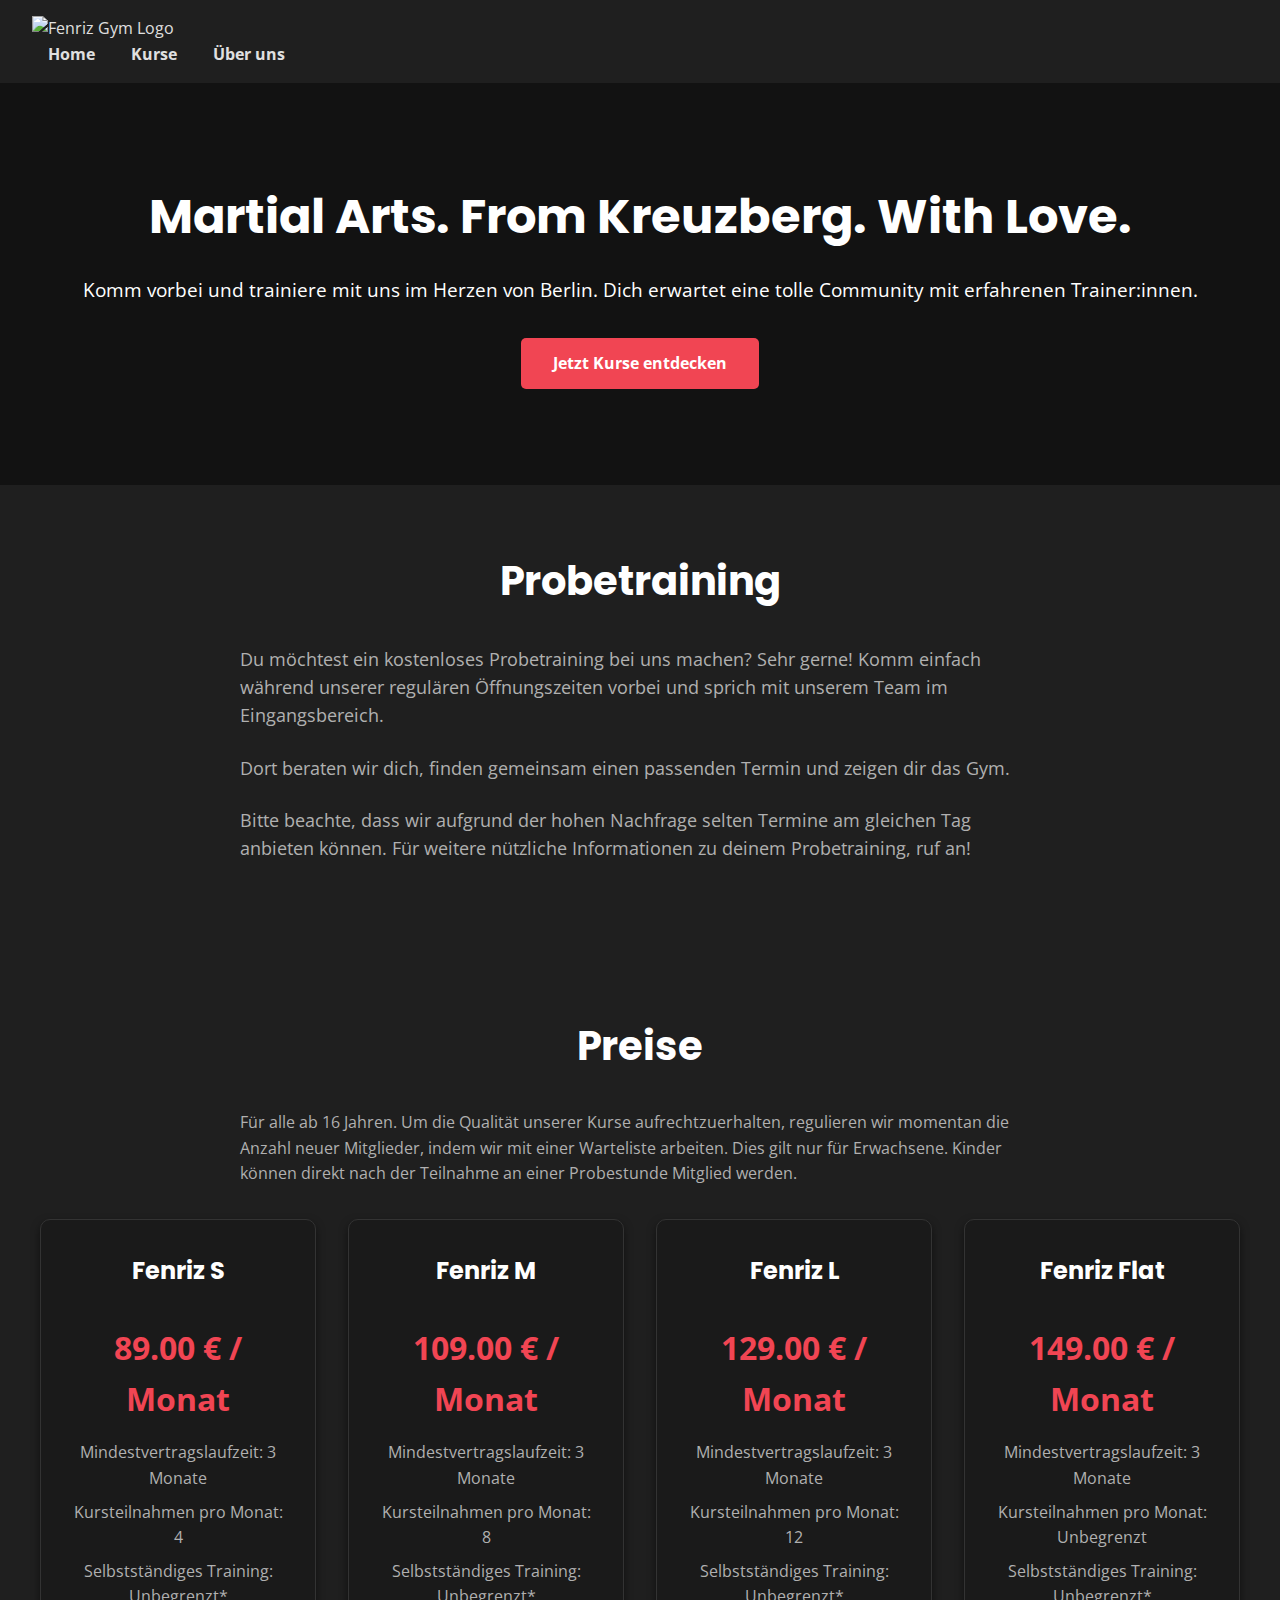
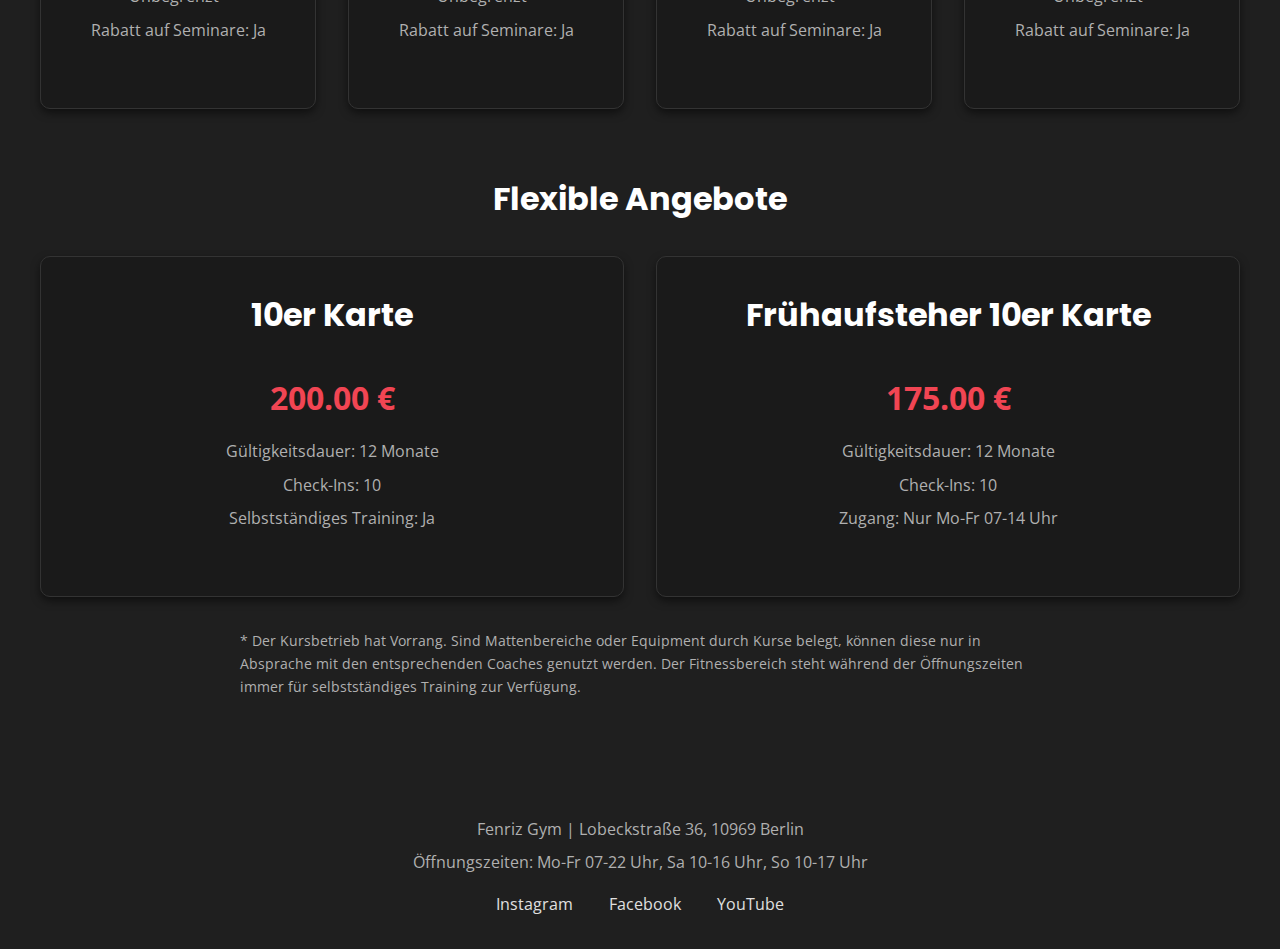
==== Coding-practice-main/html/html/index.html @ 1daa4474 "reorganize" ====
<!DOCTYPE html>
<html lang="de">
<head>
    <meta charset="UTF-8">
    <meta name="viewport" content="width=device-width, initial-scale=1.0">
    <title>Fenriz Gym | Home</title>
    <meta name="description" content="Fenriz Gym in Berlin offers MMA, Muay Thai, BJJ, and more. Join our community and train with experienced coaches.">
    <link href="https://fonts.googleapis.com/css2?family=Poppins:wght@600&family=Open+Sans:wght@400;600&display=swap" rel="stylesheet">
    <link rel="stylesheet" href="styles.css">
</head>
<body>
    <header>
        <div class="nav-container">
            <a href="index.html" class="logo">
                <img src="https://cdn.prod.website-files.com/655f1188cf5e283d9d642d99/65782e12af1d447a19a36eac_fenriz-logo.svg" alt="Fenriz Gym Logo">
            </a>
            <nav>
                <a href="index.html">Home</a>
                <a href="kurse.html">Kurse</a>
                <a href="ueber-uns.html">Über uns</a>
            </nav>
        </div>
    </header>

    <!-- Hero Section -->
    <section class="hero">
        <div class="hero-content">
            <h1>Martial Arts. From Kreuzberg. With Love.</h1>
            <p>Komm vorbei und trainiere mit uns im Herzen von Berlin. Dich erwartet eine tolle Community mit erfahrenen Trainer:innen.</p>
            <a href="kurse.html" class="button">Jetzt Kurse entdecken</a>
        </div>
    </section>

    <!-- Probetraining Section -->
    <section class="probetraining">
        <h2>Probetraining</h2>
        <div class="probetraining-content">
            <p>Du möchtest ein kostenloses Probetraining bei uns machen? Sehr gerne! Komm einfach während unserer regulären Öffnungszeiten vorbei und sprich mit unserem Team im Eingangsbereich.</p>
            <p>Dort beraten wir dich, finden gemeinsam einen passenden Termin und zeigen dir das Gym.</p>
            <p>Bitte beachte, dass wir aufgrund der hohen Nachfrage selten Termine am gleichen Tag anbieten können. Für weitere nützliche Informationen zu deinem Probetraining, ruf an!</p>
        </div>
    </section>

    <!-- Preise Section -->
    <section id="preise" class="pricing">
        <h2>Preise</h2>
        <div class="pricing-intro">
            <p>Für alle ab 16 Jahren. Um die Qualität unserer Kurse aufrechtzuerhalten, regulieren wir momentan die Anzahl neuer Mitglieder, indem wir mit einer Warteliste arbeiten. Dies gilt nur für Erwachsene. Kinder können direkt nach der Teilnahme an einer Probestunde Mitglied werden.</p>
        </div>
        <div class="pricing-table">
            <!-- Fenriz S -->
            <div class="pricing-card">
                <h3>Fenriz S</h3>
                <p class="price">89.00 € / Monat</p>
                <ul>
                    <li>Mindestvertragslaufzeit: 3 Monate</li>
                    <li>Kursteilnahmen pro Monat: 4</li>
                    <li>Selbstständiges Training: Unbegrenzt*</li>
                    <li>Rabatt auf Seminare: Ja</li>
                </ul>
            </div>

            <!-- Fenriz M -->
            <div class="pricing-card">
                <h3>Fenriz M</h3>
                <p class="price">109.00 € / Monat</p>
                <ul>
                    <li>Mindestvertragslaufzeit: 3 Monate</li>
                    <li>Kursteilnahmen pro Monat: 8</li>
                    <li>Selbstständiges Training: Unbegrenzt*</li>
                    <li>Rabatt auf Seminare: Ja</li>
                </ul>
            </div>

            <!-- Fenriz L -->
            <div class="pricing-card">
                <h3>Fenriz L</h3>
                <p class="price">129.00 € / Monat</p>
                <ul>
                    <li>Mindestvertragslaufzeit: 3 Monate</li>
                    <li>Kursteilnahmen pro Monat: 12</li>
                    <li>Selbstständiges Training: Unbegrenzt*</li>
                    <li>Rabatt auf Seminare: Ja</li>
                </ul>
            </div>

            <!-- Fenriz Flat -->
            <div class="pricing-card">
                <h3>Fenriz Flat</h3>
                <p class="price">149.00 € / Monat</p>
                <ul>
                    <li>Mindestvertragslaufzeit: 3 Monate</li>
                    <li>Kursteilnahmen pro Monat: Unbegrenzt</li>
                    <li>Selbstständiges Training: Unbegrenzt*</li>
                    <li>Rabatt auf Seminare: Ja</li>
                </ul>
            </div>
        </div>

        <!-- Flexible Angebote -->
        <div class="flexible-offers">
            <h3>Flexible Angebote</h3>
            <div class="pricing-table">
                <!-- 10er Karte -->
                <div class="pricing-card">
                    <h3>10er Karte</h3>
                    <p class="price">200.00 €</p>
                    <ul>
                        <li>Gültigkeitsdauer: 12 Monate</li>
                        <li>Check-Ins: 10</li>
                        <li>Selbstständiges Training: Ja</li>
                    </ul>
                </div>

                <!-- Frühaufsteher 10er Karte -->
                <div class="pricing-card">
                    <h3>Frühaufsteher 10er Karte</h3>
                    <p class="price">175.00 €</p>
                    <ul>
                        <li>Gültigkeitsdauer: 12 Monate</li>
                        <li>Check-Ins: 10</li>
                        <li>Zugang: Nur Mo-Fr 07-14 Uhr</li>
                    </ul>
                </div>
            </div>
        </div>

        <!-- Hinweis -->
        <div class="pricing-note">
            <p>* Der Kursbetrieb hat Vorrang. Sind Mattenbereiche oder Equipment durch Kurse belegt, können diese nur in Absprache mit den entsprechenden Coaches genutzt werden. Der Fitnessbereich steht während der Öffnungszeiten immer für selbstständiges Training zur Verfügung.</p>
        </div>
    </section>

    <!-- Footer -->
    <footer>
        <div class="footer-content">
            <p>Fenriz Gym | Lobeckstraße 36, 10969 Berlin</p>
            <p>Öffnungszeiten: Mo-Fr 07-22 Uhr, Sa 10-16 Uhr, So 10-17 Uhr</p>
            <div class="social-links">
                <a href="https://www.instagram.com/fenrizgym/" target="_blank">Instagram</a>
                <a href="https://www.facebook.com/fenrizgym/" target="_blank">Facebook</a>
                <a href="https://www.youtube.com/c/fenrizgym" target="_blank">YouTube</a>
            </div>
        </div>
    </footer>

    <!-- Link to the external JavaScript file -->
    <script src="script.js"></script>
</body>
</html>
---- Coding-practice-main/html/html/styles.css ----
/* General Styles */
:root {
    --primary-color: #f14553;
    --secondary-color: #19477e;
    --background-dark: #121212;
    --background-light: #1f1f1f;
    --card-background: #2d2d2d;
    --text-light: #e0e0e0;
    --text-dark: #b0b0b0;
}

body {
    font-family: 'Open Sans', sans-serif;
    margin: 0;
    padding: 0;
    line-height: 1.6;
    color: var(--text-light);
    background-color: var(--background-dark);
}

h1, h2, h3 {
    font-family: 'Poppins', sans-serif;
    margin: 0;
    padding: 0;
    color: #ffffff;
}

a {
    text-decoration: none;
    color: inherit;
}

img {
    max-width: 100%;
    height: auto;
}

/* Header */
header {
    background-color: var(--background-light);
    padding: 1rem 2rem;
    display: flex;
    justify-content: space-between;
    align-items: center;
}

header .logo img {
    height: 50px;
}

nav a {
    color: var(--text-light);
    margin: 0 1rem;
    font-weight: bold;
    transition: color 0.3s ease;
}

nav a:hover {
    color: var(--primary-color);
}

/* Hero Section */
.hero {
    background-image: url('https://cdn.prod.website-files.com/655f1188cf5e283d9d642d99/65ba5ebf6624166ae66b62fa_HERO-IMAGE-BACKGROUND.webp');
    background-size: cover;
    background-position: center;
    padding: 6rem 2rem;
    text-align: center;
    color: #ffffff;
}

.hero h1 {
    font-size: 3rem;
    margin-bottom: 1rem;
}

.hero p {
    font-size: 1.2rem;
    margin-bottom: 2rem;
}

/* Button Styles */
.button {
    display: inline-block;
    background-color: var(--primary-color);
    color: #ffffff;
    padding: 0.8rem 2rem;
    border-radius: 5px;
    font-weight: bold;
    transition: background-color 0.3s ease;
}

.button:hover {
    background-color: var(--secondary-color);
}

/* Card Styles */
.card {
    background-color: var(--card-background);
    border-radius: 10px;
    box-shadow: 0 4px 8px rgba(0, 0, 0, 0.3);
    overflow: hidden;
    transition: transform 0.3s ease;
}

.card:hover {
    transform: translateY(-10px);
}
/* Probetraining Section */
.probetraining {
    padding: 4rem 2rem;
    text-align: center;
    background-color: var(--background-light);
}

.probetraining h2 {
    font-size: 2.5rem;
    margin-bottom: 2rem;
    color: #ffffff;
}

.probetraining-content {
    max-width: 800px;
    margin: 0 auto;
    text-align: left;
    color: var(--text-dark);
}

.probetraining-content p {
    font-size: 1.1rem;
    margin-bottom: 1.5rem;
}

.probetraining-content a {
    color: var(--primary-color);
    text-decoration: none;
    transition: color 0.3s ease;
}

.probetraining-content a:hover {
    color: var(--secondary-color);
}
/* Courses Section */
.courses {
    padding: 4rem 2rem;
    text-align: center;
    background-color: var(--background-light);
}

.courses h2 {
    font-size: 2.5rem;
    margin-bottom: 2rem;
}

.courses-intro {
    max-width: 800px;
    margin: 0 auto 2rem auto;
    text-align: left;
    color: var(--text-dark);
}

.courses-intro p {
    font-size: 1.1rem;
    margin-bottom: 1.5rem;
}

.course-grid {
    display: grid;
    grid-template-columns: repeat(auto-fit, minmax(250px, 1fr));
    gap: 2rem;
}

.course-card {
    background-color: var(--card-background);
    border-radius: 10px;
    box-shadow: 0 4px 8px rgba(0, 0, 0, 0.3);
    overflow: hidden;
    transition: transform 0.3s ease;
    padding: 1rem;
    margin-bottom: 1rem;
}

.course-card:hover {
    transform: translateY(-10px);
}

.course-card img {
    width: 100%;
    height: 200px;
    object-fit: cover;
    border-radius: 10px;
}

.course-card h3 {
    font-size: 1.5rem;
    margin: 1rem 0;
    color: #ffffff;
}

.course-card p {
    font-size: 1rem;
    color: var(--text-dark);
    margin-bottom: 1rem;
}

.toggle-button {
    background-color: var(--primary-color);
    color: #ffffff;
    padding: 0.5rem 1.5rem;
    border: none;
    border-radius: 5px;
    font-weight: bold;
    cursor: pointer;
    transition: background-color 0.3s ease;
}

.toggle-button:hover {
    background-color: var(--secondary-color);
}

.course-details {
    max-height: 0;
    overflow: hidden;
    transition: max-height 0.5s ease, font-size 0.5s ease, padding 0.5s ease;
    font-size: 0; 
    padding: 0 1rem; /* Add padding when expanded */
    color: var(--text-dark);
}

.course-details.active {
    max-height: 500px; /* Adjust based on content */
    font-size: 1rem; /* Show text when expanded */
    padding: 1rem; /* Add padding when expanded */
}


/* About Section */
.about {
    padding: 4rem 2rem;
    text-align: center;
    background-color: var(--background-light);
}

.about h2 {
    font-size: 2.5rem;
    margin-bottom: 2rem;
}

.about-content {
    max-width: 800px;
    margin: 0 auto;
}

.about-content p {
    font-size: 1.1rem;
    margin-bottom: 2rem;
    color: var(--text-dark);
}

/* Partners Section */
.partners {
    padding: 4rem 2rem;
    text-align: center;
    background-color: var(--card-background);
}

.partners h3 {
    font-size: 2rem;
    margin-bottom: 2rem;
}

.partner-logos {
    display: flex;
    justify-content: center;
    gap: 2rem;
    flex-wrap: wrap;
}

.partner-logos img {
    height: 50px;
}

/* Footer */
footer {
    background-color: var(--background-light);
    color: var(--text-light);
    padding: 2rem;
    text-align: center;
}

footer .footer-content {
    max-width: 800px;
    margin: 0 auto;
}

footer p {
    margin: 0.5rem 0;
    color: var(--text-dark);
}

footer .social-links {
    margin-top: 1rem;
}

footer .social-links a {
    color: var(--text-light);
    margin: 0 1rem;
    transition: color 0.3s ease;
}

footer .social-links a:hover {
    color: var(--primary-color);
}

/* Responsive Design */
@media (max-width: 768px) {
    header {
        flex-direction: column;
        text-align: center;
    }

    nav {
        margin-top: 1rem;
    }

    .hero h1 {
        font-size: 2rem;
    }

    .hero p {
        font-size: 1rem;
    }

    .course-grid {
        grid-template-columns: 1fr;
    }

    .about-content p {
        font-size: 1rem;
    }
}

/* Events Section */
.events {
    padding: 4rem 2rem;
    text-align: center;
    background-color: var(--background-light);
}

.events h2 {
    font-size: 2.5rem;
    margin-bottom: 2rem;
}

.event-grid {
    display: grid;
    grid-template-columns: repeat(auto-fit, minmax(250px, 1fr));
    gap: 2rem;
}

.event-card img {
    width: 100%;
    height: 200px;
    object-fit: cover;
}

.event-card h3 {
    font-size: 1.5rem;
    margin: 1rem 0;
}

.event-card p {
    padding: 0 1rem;
    color: var(--text-dark);
}

/* Preise Section */
.pricing {
    padding: 4rem 2rem;
    text-align: center;
    background-color: var(--background-light);
}

.pricing h2 {
    font-size: 2.5rem;
    margin-bottom: 2rem;
    color: #ffffff;
}

.pricing-intro {
    max-width: 800px;
    margin: 0 auto 2rem auto;
    text-align: left;
    color: var(--text-dark);
}

.pricing-table {
    display: grid;
    grid-template-columns: repeat(auto-fit, minmax(250px, 1fr));
    gap: 2rem;
    max-width: 1200px;
    margin: 0 auto;
}

.pricing-card {
    background-color: #1a1a1a; /* Darker background */
    border-radius: 10px;
    padding: 2rem;
    box-shadow: 0 4px 8px rgba(0, 0, 0, 0.5); /* Stronger shadow */
    transition: transform 0.3s ease;
    border: 1px solid #333; /* Subtle border */
}

.pricing-card:hover {
    transform: translateY(-10px);
    box-shadow: 0 6px 12px rgba(0, 0, 0, 0.6); /* Enhanced shadow on hover */
}

.pricing-card h3 {
    font-size: 1.5rem;
    margin-bottom: 1rem;
    color: #ffffff;
}

.pricing-card .price {
    font-size: 2rem;
    font-weight: bold;
    color: var(--primary-color);
    margin-bottom: 1rem;
}

.pricing-card ul {
    list-style: none;
    padding: 0;
    margin-bottom: 2rem;
}

.pricing-card ul li {
    margin-bottom: 0.5rem;
    color: var(--text-dark);
}

.pricing-card .button {
    background-color: var(--primary-color);
    color: #ffffff;
    padding: 0.8rem 2rem;
    border-radius: 5px;
    font-weight: bold;
    transition: background-color 0.3s ease;
}

.pricing-card .button:hover {
    background-color: var(--secondary-color);
}

.flexible-offers {
    margin-top: 4rem;
}

.flexible-offers h3 {
    font-size: 2rem;
    margin-bottom: 2rem;
    color: #ffffff;
}

.pricing-note {
    max-width: 800px;
    margin: 2rem auto 0 auto;
    text-align: left;
    color: var(--text-dark);
    font-size: 0.9rem;
}

/* Das Gym Section */
.gym-facilities {
    padding: 4rem 2rem;
    text-align: center;
    background-color: var(--background-light);
}

.gym-facilities h2 {
    font-size: 2.5rem;
    margin-bottom: 2rem;
    color: #ffffff;
}

.gym-content {
    max-width: 800px;
    margin: 0 auto;
    text-align: left;
}

.gym-content p {
    font-size: 1.1rem;
    margin-bottom: 1.5rem;
    color: var(--text-dark);
}
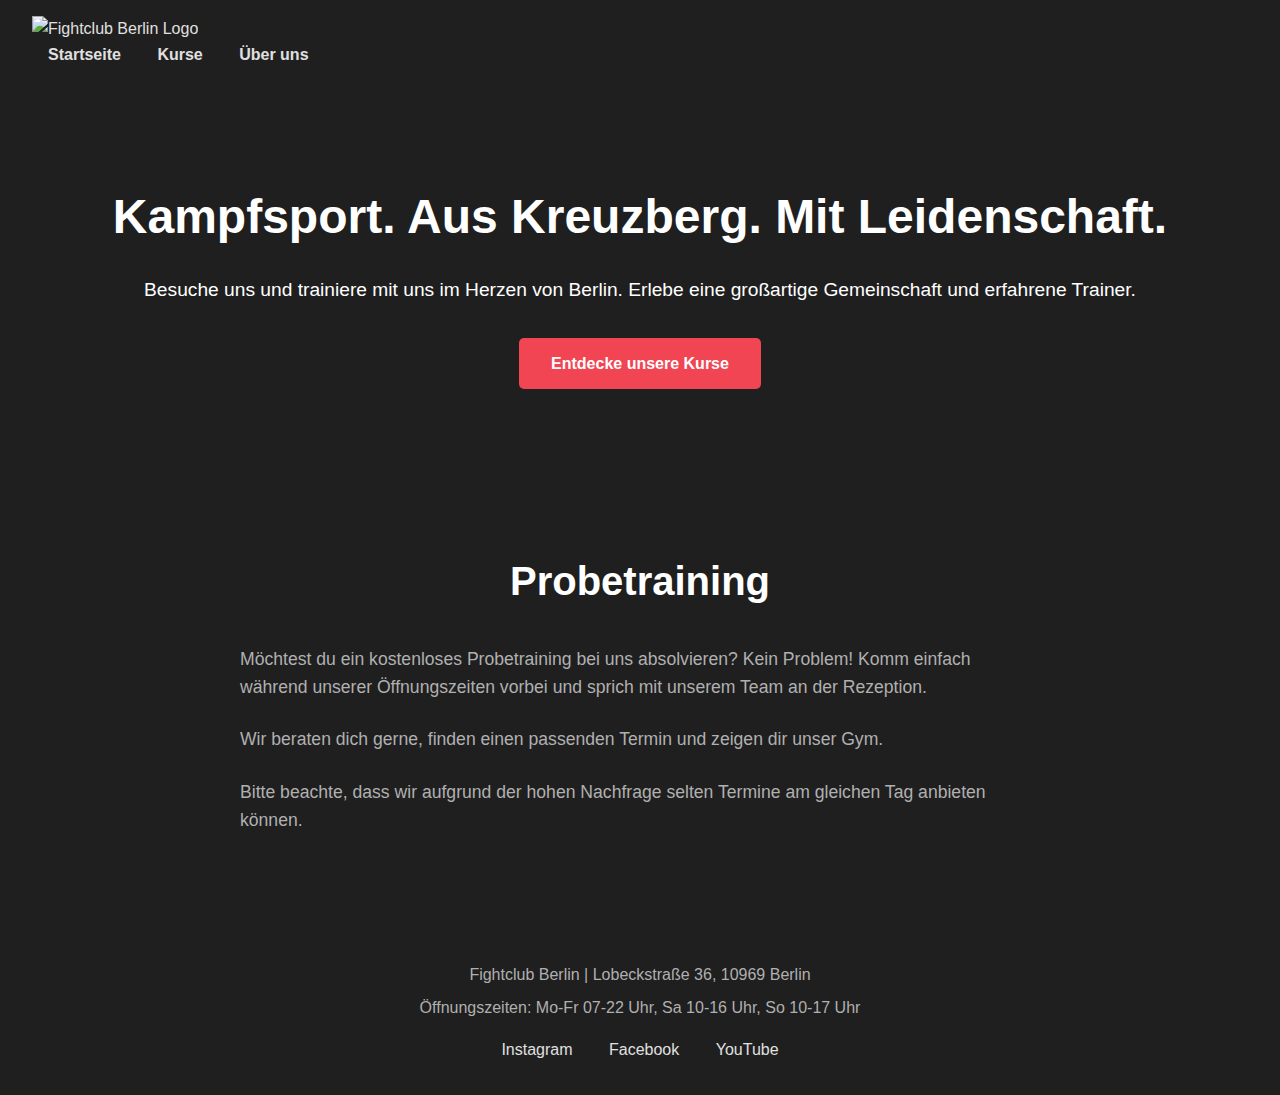
==== commit 3ee691ec: "last changes" ====
--- a/Coding-practice-main/html/html/index.html
+++ b/Coding-practice-main/html/html/index.html
@@ -2,32 +2,31 @@
 <html lang="de">
 <head>
     <meta charset="UTF-8">
-    <meta name="viewport" content="width=device-width, initial-scale=1.0">
-    <title>Fenriz Gym | Home</title>
-    <meta name="description" content="Fenriz Gym in Berlin offers MMA, Muay Thai, BJJ, and more. Join our community and train with experienced coaches.">
-    <link href="https://fonts.googleapis.com/css2?family=Poppins:wght@600&family=Open+Sans:wght@400;600&display=swap" rel="stylesheet">
+    <title>Fightclub Berlin | Startseite</title>
+    <meta name="description" content="Fightclub Berlin in Berlin bietet MMA, Muay Thai, BJJ und mehr. Trainiere mit den Besten in der Hauptstadt.">
     <link rel="stylesheet" href="styles.css">
 </head>
 <body>
+    <!-- Header -->
     <header>
         <div class="nav-container">
             <a href="index.html" class="logo">
-                <img src="https://cdn.prod.website-files.com/655f1188cf5e283d9d642d99/65782e12af1d447a19a36eac_fenriz-logo.svg" alt="Fenriz Gym Logo">
+                <img src="images/fruit fightclub berlin logo.png" alt="Fightclub Berlin Logo">
             </a>
             <nav>
-                <a href="index.html">Home</a>
+                <a href="index.html">Startseite</a>
                 <a href="kurse.html">Kurse</a>
                 <a href="ueber-uns.html">Über uns</a>
             </nav>
         </div>
     </header>
 
-    <!-- Hero Section -->
+    <!-- Home Section -->
     <section class="hero">
         <div class="hero-content">
-            <h1>Martial Arts. From Kreuzberg. With Love.</h1>
-            <p>Komm vorbei und trainiere mit uns im Herzen von Berlin. Dich erwartet eine tolle Community mit erfahrenen Trainer:innen.</p>
-            <a href="kurse.html" class="button">Jetzt Kurse entdecken</a>
+            <h1>Kampfsport. Aus Kreuzberg. Mit Leidenschaft.</h1>
+            <p>Besuche uns und trainiere mit uns im Herzen von Berlin. Erlebe eine großartige Gemeinschaft und erfahrene Trainer.</p>
+            <a href="kurse.html" class="button">Entdecke unsere Kurse</a>
         </div>
     </section>
 
@@ -35,116 +34,23 @@
     <section class="probetraining">
         <h2>Probetraining</h2>
         <div class="probetraining-content">
-            <p>Du möchtest ein kostenloses Probetraining bei uns machen? Sehr gerne! Komm einfach während unserer regulären Öffnungszeiten vorbei und sprich mit unserem Team im Eingangsbereich.</p>
-            <p>Dort beraten wir dich, finden gemeinsam einen passenden Termin und zeigen dir das Gym.</p>
-            <p>Bitte beachte, dass wir aufgrund der hohen Nachfrage selten Termine am gleichen Tag anbieten können. Für weitere nützliche Informationen zu deinem Probetraining, ruf an!</p>
-        </div>
-    </section>
-
-    <!-- Preise Section -->
-    <section id="preise" class="pricing">
-        <h2>Preise</h2>
-        <div class="pricing-intro">
-            <p>Für alle ab 16 Jahren. Um die Qualität unserer Kurse aufrechtzuerhalten, regulieren wir momentan die Anzahl neuer Mitglieder, indem wir mit einer Warteliste arbeiten. Dies gilt nur für Erwachsene. Kinder können direkt nach der Teilnahme an einer Probestunde Mitglied werden.</p>
-        </div>
-        <div class="pricing-table">
-            <!-- Fenriz S -->
-            <div class="pricing-card">
-                <h3>Fenriz S</h3>
-                <p class="price">89.00 € / Monat</p>
-                <ul>
-                    <li>Mindestvertragslaufzeit: 3 Monate</li>
-                    <li>Kursteilnahmen pro Monat: 4</li>
-                    <li>Selbstständiges Training: Unbegrenzt*</li>
-                    <li>Rabatt auf Seminare: Ja</li>
-                </ul>
-            </div>
-
-            <!-- Fenriz M -->
-            <div class="pricing-card">
-                <h3>Fenriz M</h3>
-                <p class="price">109.00 € / Monat</p>
-                <ul>
-                    <li>Mindestvertragslaufzeit: 3 Monate</li>
-                    <li>Kursteilnahmen pro Monat: 8</li>
-                    <li>Selbstständiges Training: Unbegrenzt*</li>
-                    <li>Rabatt auf Seminare: Ja</li>
-                </ul>
-            </div>
-
-            <!-- Fenriz L -->
-            <div class="pricing-card">
-                <h3>Fenriz L</h3>
-                <p class="price">129.00 € / Monat</p>
-                <ul>
-                    <li>Mindestvertragslaufzeit: 3 Monate</li>
-                    <li>Kursteilnahmen pro Monat: 12</li>
-                    <li>Selbstständiges Training: Unbegrenzt*</li>
-                    <li>Rabatt auf Seminare: Ja</li>
-                </ul>
-            </div>
-
-            <!-- Fenriz Flat -->
-            <div class="pricing-card">
-                <h3>Fenriz Flat</h3>
-                <p class="price">149.00 € / Monat</p>
-                <ul>
-                    <li>Mindestvertragslaufzeit: 3 Monate</li>
-                    <li>Kursteilnahmen pro Monat: Unbegrenzt</li>
-                    <li>Selbstständiges Training: Unbegrenzt*</li>
-                    <li>Rabatt auf Seminare: Ja</li>
-                </ul>
-            </div>
-        </div>
-
-        <!-- Flexible Angebote -->
-        <div class="flexible-offers">
-            <h3>Flexible Angebote</h3>
-            <div class="pricing-table">
-                <!-- 10er Karte -->
-                <div class="pricing-card">
-                    <h3>10er Karte</h3>
-                    <p class="price">200.00 €</p>
-                    <ul>
-                        <li>Gültigkeitsdauer: 12 Monate</li>
-                        <li>Check-Ins: 10</li>
-                        <li>Selbstständiges Training: Ja</li>
-                    </ul>
-                </div>
-
-                <!-- Frühaufsteher 10er Karte -->
-                <div class="pricing-card">
-                    <h3>Frühaufsteher 10er Karte</h3>
-                    <p class="price">175.00 €</p>
-                    <ul>
-                        <li>Gültigkeitsdauer: 12 Monate</li>
-                        <li>Check-Ins: 10</li>
-                        <li>Zugang: Nur Mo-Fr 07-14 Uhr</li>
-                    </ul>
-                </div>
-            </div>
-        </div>
-
-        <!-- Hinweis -->
-        <div class="pricing-note">
-            <p>* Der Kursbetrieb hat Vorrang. Sind Mattenbereiche oder Equipment durch Kurse belegt, können diese nur in Absprache mit den entsprechenden Coaches genutzt werden. Der Fitnessbereich steht während der Öffnungszeiten immer für selbstständiges Training zur Verfügung.</p>
+            <p>Möchtest du ein kostenloses Probetraining bei uns absolvieren? Kein Problem! Komm einfach während unserer Öffnungszeiten vorbei und sprich mit unserem Team an der Rezeption.</p>
+            <p>Wir beraten dich gerne, finden einen passenden Termin und zeigen dir unser Gym.</p>
+            <p>Bitte beachte, dass wir aufgrund der hohen Nachfrage selten Termine am gleichen Tag anbieten können.</p>
         </div>
     </section>
 
     <!-- Footer -->
     <footer>
         <div class="footer-content">
-            <p>Fenriz Gym | Lobeckstraße 36, 10969 Berlin</p>
+            <p>Fightclub Berlin | Lobeckstraße 36, 10969 Berlin</p>
             <p>Öffnungszeiten: Mo-Fr 07-22 Uhr, Sa 10-16 Uhr, So 10-17 Uhr</p>
             <div class="social-links">
-                <a href="https://www.instagram.com/fenrizgym/" target="_blank">Instagram</a>
-                <a href="https://www.facebook.com/fenrizgym/" target="_blank">Facebook</a>
-                <a href="https://www.youtube.com/c/fenrizgym" target="_blank">YouTube</a>
+                <a href="#" target="_blank">Instagram</a>
+                <a href="#" target="_blank">Facebook</a>
+                <a href="#" target="_blank">YouTube</a>
             </div>
         </div>
     </footer>
-
-    <!-- Link to the external JavaScript file -->
-    <script src="script.js"></script>
 </body>
 </html>--- a/Coding-practice-main/html/html/styles.css
+++ b/Coding-practice-main/html/html/styles.css
@@ -10,7 +10,7 @@
 }
 
 body {
-    font-family: 'Open Sans', sans-serif;
+    font-family: sans-serif;
     margin: 0;
     padding: 0;
     line-height: 1.6;
@@ -19,7 +19,7 @@
 }
 
 h1, h2, h3 {
-    font-family: 'Poppins', sans-serif;
+    font-family: sans-serif;
     margin: 0;
     padding: 0;
     color: #ffffff;
@@ -61,9 +61,7 @@
 
 /* Hero Section */
 .hero {
-    background-image: url('https://cdn.prod.website-files.com/655f1188cf5e283d9d642d99/65ba5ebf6624166ae66b62fa_HERO-IMAGE-BACKGROUND.webp');
-    background-size: cover;
-    background-position: center;
+    background-color: var(--background-light);
     padding: 6rem 2rem;
     text-align: center;
     color: #ffffff;
@@ -94,18 +92,6 @@
     background-color: var(--secondary-color);
 }
 
-/* Card Styles */
-.card {
-    background-color: var(--card-background);
-    border-radius: 10px;
-    box-shadow: 0 4px 8px rgba(0, 0, 0, 0.3);
-    overflow: hidden;
-    transition: transform 0.3s ease;
-}
-
-.card:hover {
-    transform: translateY(-10px);
-}
 /* Probetraining Section */
 .probetraining {
     padding: 4rem 2rem;
@@ -140,6 +126,7 @@
 .probetraining-content a:hover {
     color: var(--secondary-color);
 }
+
 /* Courses Section */
 .courses {
     padding: 4rem 2rem;
@@ -150,6 +137,7 @@
 .courses h2 {
     font-size: 2.5rem;
     margin-bottom: 2rem;
+    color: #ffffff;
 }
 
 .courses-intro {
@@ -203,36 +191,11 @@
     margin-bottom: 1rem;
 }
 
-.toggle-button {
-    background-color: var(--primary-color);
-    color: #ffffff;
-    padding: 0.5rem 1.5rem;
-    border: none;
-    border-radius: 5px;
-    font-weight: bold;
-    cursor: pointer;
-    transition: background-color 0.3s ease;
-}
-
-.toggle-button:hover {
-    background-color: var(--secondary-color);
-}
-
 .course-details {
-    max-height: 0;
-    overflow: hidden;
-    transition: max-height 0.5s ease, font-size 0.5s ease, padding 0.5s ease;
-    font-size: 0; 
-    padding: 0 1rem; /* Add padding when expanded */
-    color: var(--text-dark);
-}
-
-.course-details.active {
-    max-height: 500px; /* Adjust based on content */
-    font-size: 1rem; /* Show text when expanded */
-    padding: 1rem; /* Add padding when expanded */
-}
-
+    font-size: 1rem;
+    color: var(--text-dark);
+    padding: 1rem 0;
+}
 
 /* About Section */
 .about {
@@ -244,40 +207,19 @@
 .about h2 {
     font-size: 2.5rem;
     margin-bottom: 2rem;
+    color: #ffffff;
 }
 
 .about-content {
     max-width: 800px;
     margin: 0 auto;
+    text-align: left;
+    color: var(--text-dark);
 }
 
 .about-content p {
     font-size: 1.1rem;
     margin-bottom: 2rem;
-    color: var(--text-dark);
-}
-
-/* Partners Section */
-.partners {
-    padding: 4rem 2rem;
-    text-align: center;
-    background-color: var(--card-background);
-}
-
-.partners h3 {
-    font-size: 2rem;
-    margin-bottom: 2rem;
-}
-
-.partner-logos {
-    display: flex;
-    justify-content: center;
-    gap: 2rem;
-    flex-wrap: wrap;
-}
-
-.partner-logos img {
-    height: 50px;
 }
 
 /* Footer */
@@ -338,160 +280,4 @@
     .about-content p {
         font-size: 1rem;
     }
-}
-
-/* Events Section */
-.events {
-    padding: 4rem 2rem;
-    text-align: center;
-    background-color: var(--background-light);
-}
-
-.events h2 {
-    font-size: 2.5rem;
-    margin-bottom: 2rem;
-}
-
-.event-grid {
-    display: grid;
-    grid-template-columns: repeat(auto-fit, minmax(250px, 1fr));
-    gap: 2rem;
-}
-
-.event-card img {
-    width: 100%;
-    height: 200px;
-    object-fit: cover;
-}
-
-.event-card h3 {
-    font-size: 1.5rem;
-    margin: 1rem 0;
-}
-
-.event-card p {
-    padding: 0 1rem;
-    color: var(--text-dark);
-}
-
-/* Preise Section */
-.pricing {
-    padding: 4rem 2rem;
-    text-align: center;
-    background-color: var(--background-light);
-}
-
-.pricing h2 {
-    font-size: 2.5rem;
-    margin-bottom: 2rem;
-    color: #ffffff;
-}
-
-.pricing-intro {
-    max-width: 800px;
-    margin: 0 auto 2rem auto;
-    text-align: left;
-    color: var(--text-dark);
-}
-
-.pricing-table {
-    display: grid;
-    grid-template-columns: repeat(auto-fit, minmax(250px, 1fr));
-    gap: 2rem;
-    max-width: 1200px;
-    margin: 0 auto;
-}
-
-.pricing-card {
-    background-color: #1a1a1a; /* Darker background */
-    border-radius: 10px;
-    padding: 2rem;
-    box-shadow: 0 4px 8px rgba(0, 0, 0, 0.5); /* Stronger shadow */
-    transition: transform 0.3s ease;
-    border: 1px solid #333; /* Subtle border */
-}
-
-.pricing-card:hover {
-    transform: translateY(-10px);
-    box-shadow: 0 6px 12px rgba(0, 0, 0, 0.6); /* Enhanced shadow on hover */
-}
-
-.pricing-card h3 {
-    font-size: 1.5rem;
-    margin-bottom: 1rem;
-    color: #ffffff;
-}
-
-.pricing-card .price {
-    font-size: 2rem;
-    font-weight: bold;
-    color: var(--primary-color);
-    margin-bottom: 1rem;
-}
-
-.pricing-card ul {
-    list-style: none;
-    padding: 0;
-    margin-bottom: 2rem;
-}
-
-.pricing-card ul li {
-    margin-bottom: 0.5rem;
-    color: var(--text-dark);
-}
-
-.pricing-card .button {
-    background-color: var(--primary-color);
-    color: #ffffff;
-    padding: 0.8rem 2rem;
-    border-radius: 5px;
-    font-weight: bold;
-    transition: background-color 0.3s ease;
-}
-
-.pricing-card .button:hover {
-    background-color: var(--secondary-color);
-}
-
-.flexible-offers {
-    margin-top: 4rem;
-}
-
-.flexible-offers h3 {
-    font-size: 2rem;
-    margin-bottom: 2rem;
-    color: #ffffff;
-}
-
-.pricing-note {
-    max-width: 800px;
-    margin: 2rem auto 0 auto;
-    text-align: left;
-    color: var(--text-dark);
-    font-size: 0.9rem;
-}
-
-/* Das Gym Section */
-.gym-facilities {
-    padding: 4rem 2rem;
-    text-align: center;
-    background-color: var(--background-light);
-}
-
-.gym-facilities h2 {
-    font-size: 2.5rem;
-    margin-bottom: 2rem;
-    color: #ffffff;
-}
-
-.gym-content {
-    max-width: 800px;
-    margin: 0 auto;
-    text-align: left;
-}
-
-.gym-content p {
-    font-size: 1.1rem;
-    margin-bottom: 1.5rem;
-    color: var(--text-dark);
 }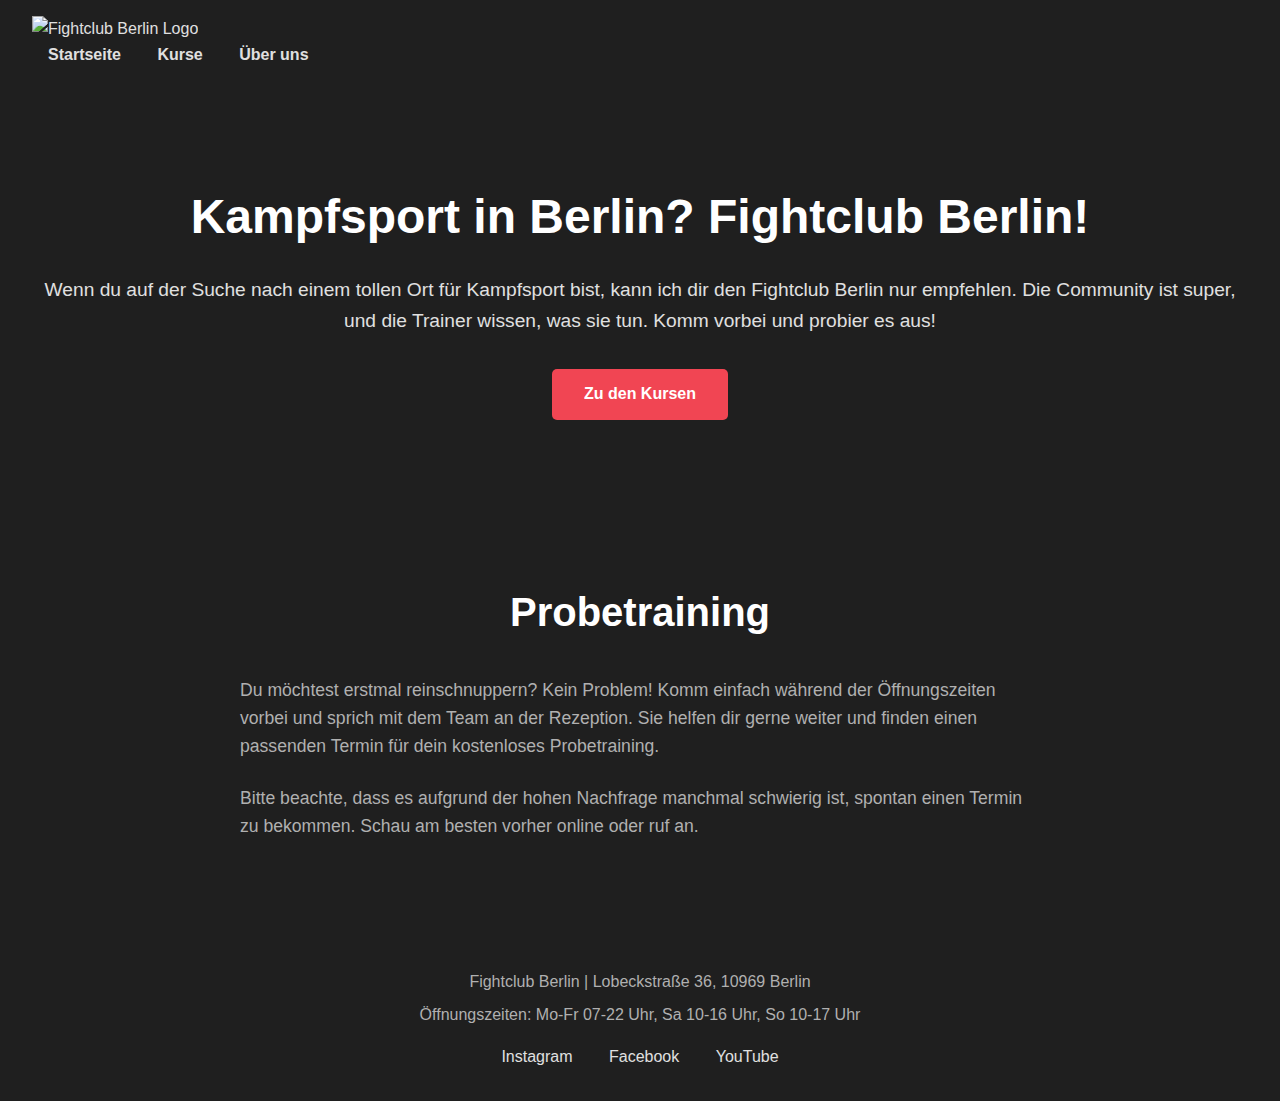
==== commit d8ca80c0: "sdf" ====
--- a/Coding-practice-main/html/html/index.html
+++ b/Coding-practice-main/html/html/index.html
@@ -2,12 +2,11 @@
 <html lang="de">
 <head>
     <meta charset="UTF-8">
+    <meta name="viewport" content="width=device-width, initial-scale=1.0">
     <title>Fightclub Berlin | Startseite</title>
-    <meta name="description" content="Fightclub Berlin in Berlin bietet MMA, Muay Thai, BJJ und mehr. Trainiere mit den Besten in der Hauptstadt.">
     <link rel="stylesheet" href="styles.css">
 </head>
 <body>
-    <!-- Header -->
     <header>
         <div class="nav-container">
             <a href="index.html" class="logo">
@@ -21,34 +20,30 @@
         </div>
     </header>
 
-    <!-- Home Section -->
     <section class="hero">
         <div class="hero-content">
-            <h1>Kampfsport. Aus Kreuzberg. Mit Leidenschaft.</h1>
-            <p>Besuche uns und trainiere mit uns im Herzen von Berlin. Erlebe eine großartige Gemeinschaft und erfahrene Trainer.</p>
-            <a href="kurse.html" class="button">Entdecke unsere Kurse</a>
+            <h1>Kampfsport in Berlin? Fightclub Berlin!</h1>
+            <p>Wenn du auf der Suche nach einem tollen Ort für Kampfsport bist, kann ich dir den Fightclub Berlin nur empfehlen. Die Community ist super, und die Trainer wissen, was sie tun. Komm vorbei und probier es aus!</p>
+            <a href="kurse.html" class="button">Zu den Kursen</a>
         </div>
     </section>
 
-    <!-- Probetraining Section -->
     <section class="probetraining">
         <h2>Probetraining</h2>
         <div class="probetraining-content">
-            <p>Möchtest du ein kostenloses Probetraining bei uns absolvieren? Kein Problem! Komm einfach während unserer Öffnungszeiten vorbei und sprich mit unserem Team an der Rezeption.</p>
-            <p>Wir beraten dich gerne, finden einen passenden Termin und zeigen dir unser Gym.</p>
-            <p>Bitte beachte, dass wir aufgrund der hohen Nachfrage selten Termine am gleichen Tag anbieten können.</p>
+            <p>Du möchtest erstmal reinschnuppern? Kein Problem! Komm einfach während der Öffnungszeiten vorbei und sprich mit dem Team an der Rezeption. Sie helfen dir gerne weiter und finden einen passenden Termin für dein kostenloses Probetraining.</p>
+            <p>Bitte beachte, dass es aufgrund der hohen Nachfrage manchmal schwierig ist, spontan einen Termin zu bekommen. Schau am besten vorher online oder ruf an.</p>
         </div>
     </section>
 
-    <!-- Footer -->
     <footer>
         <div class="footer-content">
             <p>Fightclub Berlin | Lobeckstraße 36, 10969 Berlin</p>
             <p>Öffnungszeiten: Mo-Fr 07-22 Uhr, Sa 10-16 Uhr, So 10-17 Uhr</p>
             <div class="social-links">
-                <a href="#" target="_blank">Instagram</a>
-                <a href="#" target="_blank">Facebook</a>
-                <a href="#" target="_blank">YouTube</a>
+                <a href="#">Instagram</a>
+                <a href="#">Facebook</a>
+                <a href="#">YouTube</a>
             </div>
         </div>
     </footer>
--- a/Coding-practice-main/html/html/styles.css
+++ b/Coding-practice-main/html/html/styles.css
@@ -1,28 +1,17 @@
 /* General Styles */
-:root {
-    --primary-color: #f14553;
-    --secondary-color: #19477e;
-    --background-dark: #121212;
-    --background-light: #1f1f1f;
-    --card-background: #2d2d2d;
-    --text-light: #e0e0e0;
-    --text-dark: #b0b0b0;
-}
-
 body {
     font-family: sans-serif;
     margin: 0;
     padding: 0;
+    background: #121212;
+    color: #e0e0e0;
     line-height: 1.6;
-    color: var(--text-light);
-    background-color: var(--background-dark);
 }
 
 h1, h2, h3 {
-    font-family: sans-serif;
     margin: 0;
     padding: 0;
-    color: #ffffff;
+    color: #fff;
 }
 
 a {
@@ -37,7 +26,7 @@
 
 /* Header */
 header {
-    background-color: var(--background-light);
+    background: #1f1f1f;
     padding: 1rem 2rem;
     display: flex;
     justify-content: space-between;
@@ -49,22 +38,17 @@
 }
 
 nav a {
-    color: var(--text-light);
+    color: #e0e0e0;
     margin: 0 1rem;
     font-weight: bold;
-    transition: color 0.3s ease;
-}
-
-nav a:hover {
-    color: var(--primary-color);
-}
+}
+
 
 /* Hero Section */
 .hero {
-    background-color: var(--background-light);
+    background: #1f1f1f;
     padding: 6rem 2rem;
     text-align: center;
-    color: #ffffff;
 }
 
 .hero h1 {
@@ -80,36 +64,31 @@
 /* Button Styles */
 .button {
     display: inline-block;
-    background-color: var(--primary-color);
-    color: #ffffff;
+    background: #f14553;
+    color: #fff;
     padding: 0.8rem 2rem;
     border-radius: 5px;
     font-weight: bold;
-    transition: background-color 0.3s ease;
-}
-
-.button:hover {
-    background-color: var(--secondary-color);
-}
+}
+
 
 /* Probetraining Section */
 .probetraining {
     padding: 4rem 2rem;
     text-align: center;
-    background-color: var(--background-light);
+    background: #1f1f1f;
 }
 
 .probetraining h2 {
     font-size: 2.5rem;
     margin-bottom: 2rem;
-    color: #ffffff;
 }
 
 .probetraining-content {
     max-width: 800px;
     margin: 0 auto;
     text-align: left;
-    color: var(--text-dark);
+    color: #b0b0b0;
 }
 
 .probetraining-content p {
@@ -118,33 +97,27 @@
 }
 
 .probetraining-content a {
-    color: var(--primary-color);
-    text-decoration: none;
-    transition: color 0.3s ease;
-}
-
-.probetraining-content a:hover {
-    color: var(--secondary-color);
-}
+    color: #f14553;
+}
+
 
 /* Courses Section */
 .courses {
     padding: 4rem 2rem;
     text-align: center;
-    background-color: var(--background-light);
+    background: #1f1f1f;
 }
 
 .courses h2 {
     font-size: 2.5rem;
     margin-bottom: 2rem;
-    color: #ffffff;
 }
 
 .courses-intro {
     max-width: 800px;
     margin: 0 auto 2rem auto;
     text-align: left;
-    color: var(--text-dark);
+    color: #b0b0b0;
 }
 
 .courses-intro p {
@@ -159,18 +132,12 @@
 }
 
 .course-card {
-    background-color: var(--card-background);
+    background: #2d2d2d;
     border-radius: 10px;
-    box-shadow: 0 4px 8px rgba(0, 0, 0, 0.3);
-    overflow: hidden;
-    transition: transform 0.3s ease;
     padding: 1rem;
     margin-bottom: 1rem;
 }
 
-.course-card:hover {
-    transform: translateY(-10px);
-}
 
 .course-card img {
     width: 100%;
@@ -182,39 +149,31 @@
 .course-card h3 {
     font-size: 1.5rem;
     margin: 1rem 0;
-    color: #ffffff;
 }
 
 .course-card p {
     font-size: 1rem;
-    color: var(--text-dark);
+    color: #b0b0b0;
     margin-bottom: 1rem;
-}
-
-.course-details {
-    font-size: 1rem;
-    color: var(--text-dark);
-    padding: 1rem 0;
 }
 
 /* About Section */
 .about {
     padding: 4rem 2rem;
     text-align: center;
-    background-color: var(--background-light);
+    background: #1f1f1f;
 }
 
 .about h2 {
     font-size: 2.5rem;
     margin-bottom: 2rem;
-    color: #ffffff;
 }
 
 .about-content {
     max-width: 800px;
     margin: 0 auto;
     text-align: left;
-    color: var(--text-dark);
+    color: #b0b0b0;
 }
 
 .about-content p {
@@ -224,8 +183,8 @@
 
 /* Footer */
 footer {
-    background-color: var(--background-light);
-    color: var(--text-light);
+    background: #1f1f1f;
+    color: #e0e0e0;
     padding: 2rem;
     text-align: center;
 }
@@ -237,7 +196,7 @@
 
 footer p {
     margin: 0.5rem 0;
-    color: var(--text-dark);
+    color: #b0b0b0;
 }
 
 footer .social-links {
@@ -245,14 +204,11 @@
 }
 
 footer .social-links a {
-    color: var(--text-light);
+    color: #e0e0e0;
     margin: 0 1rem;
-    transition: color 0.3s ease;
-}
-
-footer .social-links a:hover {
-    color: var(--primary-color);
-}
+}
+
+
 
 /* Responsive Design */
 @media (max-width: 768px) {
